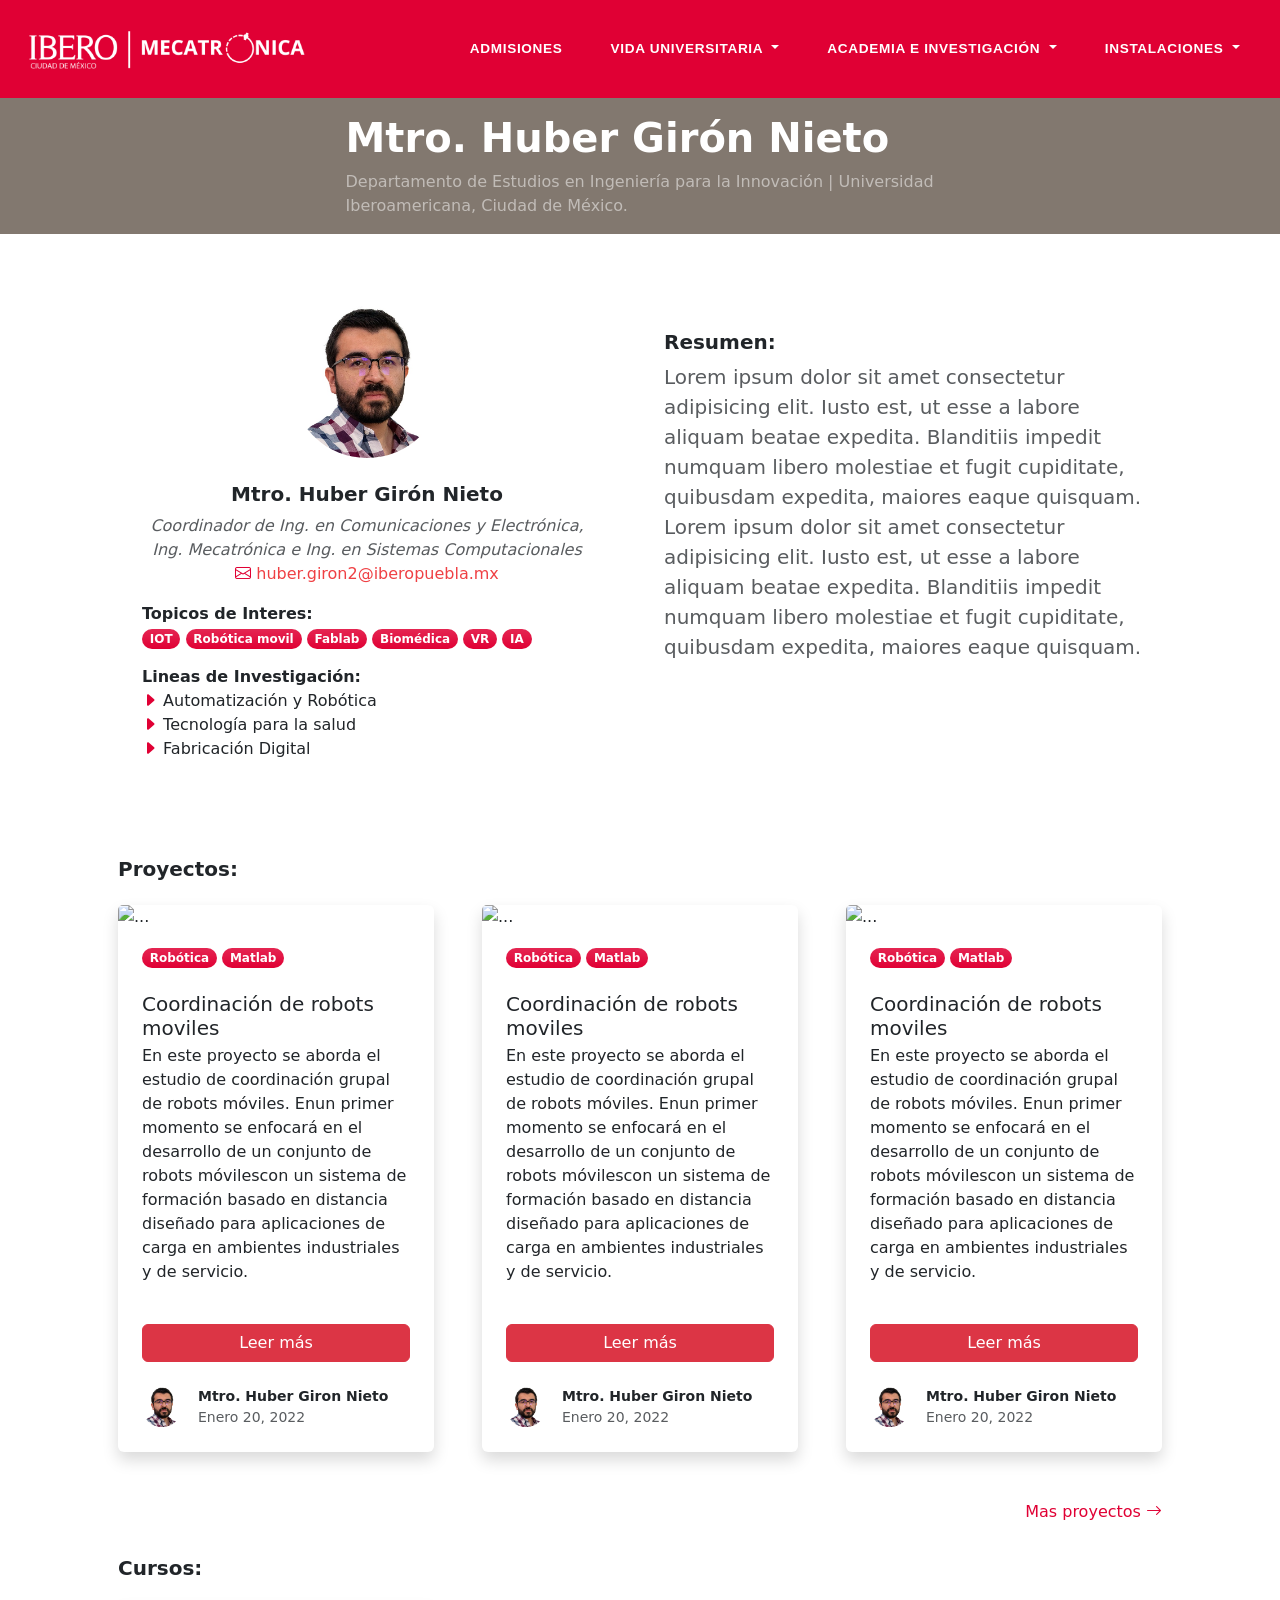
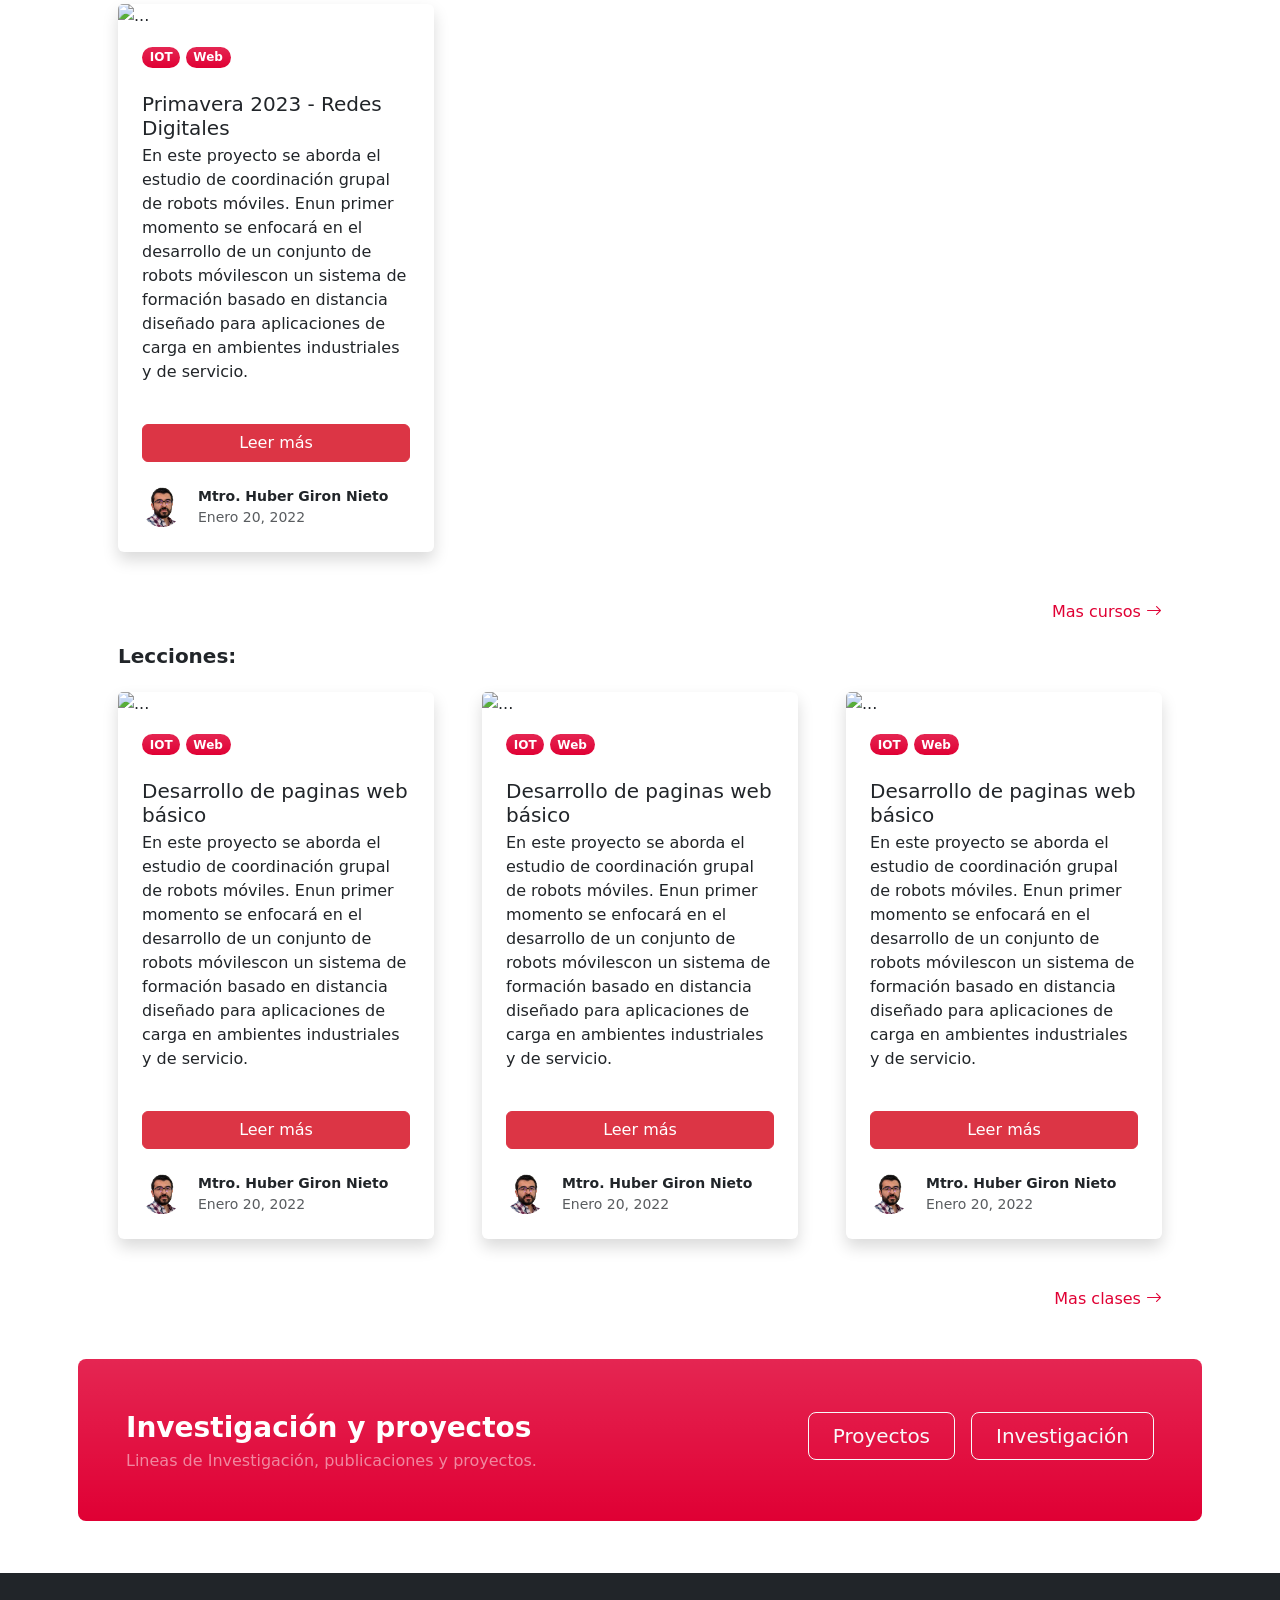
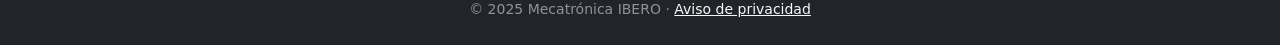
==== academia/huber-giron/index.html @ 0d6b7c13 "miercoles" ====
<!DOCTYPE html>
<html lang="en">
    <head>
        <meta charset="utf-8">
        <meta name="viewport" content="width=device-width, initial-scale=1">
        <title>Mecatrónica IBERO</title>
        <!-- Favicon-->
        <link rel="icon" type="image/png" href="/assets/favicon.ico">

        <!-- Bootstrap CSS -->
        <link rel="stylesheet" href="/assets/bootstrap.min.css">
        <link rel="stylesheet"
            href="https://cdn.jsdelivr.net/npm/bootstrap-icons@1.11.1/font/bootstrap-icons.css">

          <!-- Google Font -->
        <link rel="preconnect" href="https://fonts.googleapis.com">
        <link rel="preconnect" href="https://fonts.gstatic.com" crossorigin>
        <link href="https://fonts.googleapis.com/css2?family=Source+Sans+Pro:wght@300;400;600;700&display=swap"
                rel="stylesheet">

        <!-- Estilos globales -->
        <link href="/assets/styles.css" rel="stylesheet">

    </head>


    <body id="page-top">
        <!-- BARRA DE NAVEGACION-->
        <nav class="navbar navbar-expand-lg navbar-dark sticky-top" id="mainNav">
            <div class="container-fluid px-lg-4">
            <a class="navbar-brand" href="/">
                <img src="/assets/img/logos/new_meca_logo.png" alt="Mecatrónica IBERO">
            </a>

            <button class="navbar-toggler" type="button"
                    data-bs-toggle="collapse" data-bs-target="#navbarResponsive"
                    aria-controls="navbarResponsive" aria-expanded="false"
                    aria-label="Mostrar menú">
                <span class="navbar-toggler-icon"></span>
            </button>

            <div class="collapse navbar-collapse" id="navbarResponsive">
                <ul class="navbar-nav ms-auto">

                    <!-- Admisiones-->
                <li class="nav-item"><a class="nav-link fw-bold" href="https://licenciaturas.ibero.mx/ingenieria-en-mecatronica-y-sistemas-ciberfisicos">Admisiones</a></li>

                    <!-- Vida universitaria-->
                <li class="nav-item dropdown">
                    <a class="nav-link fw-bold dropdown-toggle" href="#" id="vidaDropdown"
                    role="button" data-bs-toggle="dropdown" aria-expanded="false">
                    Vida universitaria
                    </a>
                    <ul class="dropdown-menu" aria-labelledby="vidaDropdown">
                    <li><a class="dropdown-item" href="/vida_universitaria/plan_estudios.html">Plan de estudios</a></li>
                    <li><a class="dropdown-item" href="/vida_universitaria/grupos_estudiantiles.html">Grupos estudiantiles</a></li>
                    <!-- <li><a class="dropdown-item" href="#">Sociedad de alumnos</a></li> -->
                    <!-- <li><a class="dropdown-item" href="#">Logros estudiantiles</a></li> -->
                    </ul>
                </li>

                    <!-- Academia-->
                <li class="nav-item dropdown">
                    <a class="nav-link fw-bold dropdown-toggle" href="#" id="academiaDropdown"
                    role="button" data-bs-toggle="dropdown" aria-expanded="false">
                    Academia e investigación
                    </a>
                    <ul class="dropdown-menu" aria-labelledby="academiaDropdown">
                    <li><a class="dropdown-item" href="/academia/academicos.html">Académicos</a></li>
                    <!-- <li><a class="dropdown-item" href="academia/proyectos_investigacion.html">Proyectos · investigación</a></li>
                    <li><a class="dropdown-item" href="academia/publicaciones.html">Publicaciones</a></li>
                    <li><a class="dropdown-item" href="academia/logros.html">Logros</a></li> -->
                    </ul>
                </li>

                    <!-- Instalaciones y Laboratorios-->
                <li class="nav-item dropdown">
                    <a class="nav-link fw-bold dropdown-toggle" href="#" id="instalacionesDropdown"
                    role="button" data-bs-toggle="dropdown" aria-expanded="false">
                    Instalaciones
                    </a>
                    <ul class="dropdown-menu" aria-labelledby="instalacionesDropdown">
                    <li><a class="dropdown-item" href="https://laboratorios.ibero.mx/laboratorios/?acp=23">Laboratorios</a></li>
                    <!-- <li><a class="dropdown-item" href="instalaciones/equipo.html">Equipo</a></li>
                    <li><a class="dropdown-item" href="instalaciones/reglamentos.html">Reglamentos</a></li> -->
                    </ul>
                </li>

                    <!-- Vinculación-->
                <!-- <li class="nav-item"><a class="nav-link fw-bold" href="empleabilidad.html">Empleabilidad</a></li> -->
                
                </ul>
            </div>
            </div>
        </nav>

<!-- aquí vendrá el resto del contenido -->
  <!-- CONTENIDO -->
            <!-- Header-->
            <header class="bg-secondary ">
                <div class="container px-5">
                    <div class="row gx-5 align-items-center justify-content-center">
                        <div class="col-lg-8 col-xl-7 col-xxl-6">
                            <div class="my-3 text-center text-xl-start">
                                <h1 class="display-6 fw-bolder text-white mb-2">Mtro. Huber Girón Nieto</h1>
                                <p class="display-8 fw-normal text-white-50 mb-2">Departamento de Estudios en Ingeniería para la Innovación | Universidad Iberoamericana, Ciudad de México.</p>
                            </div>
                        </div>
                    </div>
                </div>
            </header>
            
            <!-- Page Content-->
            <section class="">
                <div class="container px-5 my-5">
                    <div class="row gx-5">

                        <div class="col-lg-6">
                            <!-- Contact card free-->
                                    <div class="card-body p-4">
                                        <div class="text-center">
                                            <img class="img-fluid rounded-circle mb-4 px-4" width="200px" src="/assets/img/team/huber.jpg" alt="..." />
                                            <h5 class="fw-bolder">Mtro. Huber Girón Nieto</h5>
                                            <div class="fst-italic text-muted " style="color:#ef4044;">Coordinador de Ing. en Comunicaciones y Electrónica, Ing. Mecatrónica e Ing. en Sistemas Computacionales</div>
                                        </div>
                                        <div class="mb-3 text-center" style="color:#ef4044;">
                                            <i class="bi bi-envelope text-primary"></i>
                                                huber.giron2@iberopuebla.mx
                                        </div>
                                        <ul class="list-unstyled mb-4">
                                            <li class="">
                                                <strong>Topicos de Interes:</strong>
                                            </li>
                                            <li class="mb-2">
                                                <a href=""><div class="badge bg-primary bg-gradient rounded-pill mb-2">IOT</div></a>
                                                <a href=""><div class="badge bg-primary bg-gradient rounded-pill mb-2">Robótica movil</div></a>
                                                <a href=""><div class="badge bg-primary bg-gradient rounded-pill mb-2">Fablab</div></a>
                                                <a href=""><div class="badge bg-primary bg-gradient rounded-pill mb-2">Biomédica</div></a>
                                                <a href=""><div class="badge bg-primary bg-gradient rounded-pill mb-2">VR</div></a>
                                                <a href=""><div class="badge bg-primary bg-gradient rounded-pill mb-2">IA</div></a>
                                            </li>
                                            <li class="">
                                                <strong>Lineas de Investigación:</strong>
                                            </li>
                                            <li class="">
                                                <i class="bi bi-caret-right-fill text-primary"></i>
                                                Automatización y Robótica
                                            </li>
                                            <li class="">
                                                <i class="bi bi-caret-right-fill text-primary"></i>
                                                Tecnología para la salud
                                            </li>
                                            <li class="">
                                                <i class="bi bi-caret-right-fill text-primary"></i>
                                                Fabricación Digital
                                            </li>
                                        </ul>
                                    </div>
                                </div>


                        <div class="col-lg-6">
                            <!-- Post content-->
                            <div class="my-5">
                                <h5 class="fw-bolder">Resumen:</h2>
                                    <p class="lead fw-normal text-muted mb-0">Lorem ipsum dolor sit amet consectetur adipisicing elit. Iusto est, ut esse a labore aliquam beatae expedita. Blanditiis impedit numquam libero molestiae et fugit cupiditate, quibusdam expedita, maiores eaque quisquam. Lorem ipsum dolor sit amet consectetur adipisicing elit. Iusto est, ut esse a labore aliquam beatae expedita. Blanditiis impedit numquam libero molestiae et fugit cupiditate, quibusdam expedita, maiores eaque quisquam.</p>
                            </div>
                        </div>
                    </div>
                </div>
            </section>

            <!-- Blog preview section-->
            <section>
                <div class="container px-5 my-2">
                    <h2 class="fw-bolder fs-5 mb-4">Proyectos:</h2>
                    <div class="row gx-5">

                        <!--Proyecto 1-->
                        <div class="col-lg-4 mb-5">
                            <div class="card h-100 shadow border-0">
                                <img class="card-img-top" src="assets/web.jpg" alt="..." />
                                <div class="card-body px-4">
                                    <a href="#"><div class="badge bg-primary bg-gradient rounded-pill mb-2">Robótica</div></a>
                                    <a href="#"><div class="badge bg-primary bg-gradient rounded-pill mb-2">Matlab</div></a>
                                    <h5 class="card-title mt-3 mb-1">Coordinación de robots moviles</h5>
                                    <p class="card-text mb-0">En este proyecto se aborda el estudio de coordinación grupal de robots móviles. Enun primer momento se enfocará en el desarrollo de un conjunto de robots móvilescon un sistema de formación basado en distancia diseñado para aplicaciones de carga en ambientes industriales y de servicio.</p>
                                </div>
                                <div class="d-grid py-4 px-4"><a class="btn btn-danger" href="#">Leer más</a></div>
                                <div class="card-footer p-4 pt-0 bg-transparent border-top-0">
                                    <div class="d-flex align-items-end justify-content-between">
                                        <div class="d-flex align-items-center">
                                            <img class="rounded-circle me-3" src="/assets/img/team/huber.jpg" alt="..." width="40px">
                                            <div class="small">
                                                <div class="fw-bold">Mtro. Huber Giron Nieto</div>
                                                <div class="text-muted">Enero 20, 2022</div>
                                            </div>
                                        </div>
                                    </div>
                                </div>
                            </div>
                        </div>

                        <!--Proyecto 1-->
                        <div class="col-lg-4 mb-5">
                            <div class="card h-100 shadow border-0">
                                <img class="card-img-top" src="assets/web.jpg" alt="..." />
                                <div class="card-body px-4">
                                    <a href="#"><div class="badge bg-primary bg-gradient rounded-pill mb-2">Robótica</div></a>
                                    <a href="#"><div class="badge bg-primary bg-gradient rounded-pill mb-2">Matlab</div></a>
                                    <h5 class="card-title mt-3 mb-1">Coordinación de robots moviles</h5>
                                    <p class="card-text mb-0">En este proyecto se aborda el estudio de coordinación grupal de robots móviles. Enun primer momento se enfocará en el desarrollo de un conjunto de robots móvilescon un sistema de formación basado en distancia diseñado para aplicaciones de carga en ambientes industriales y de servicio.</p>
                                </div>
                                <div class="d-grid py-4 px-4"><a class="btn btn-danger" href="#">Leer más</a></div>
                                <div class="card-footer p-4 pt-0 bg-transparent border-top-0">
                                    <div class="d-flex align-items-end justify-content-between">
                                        <div class="d-flex align-items-center">
                                            <img class="rounded-circle me-3" src="/assets/img/team/huber.jpg" alt="..." width="40px">
                                            <div class="small">
                                                <div class="fw-bold">Mtro. Huber Giron Nieto</div>
                                                <div class="text-muted">Enero 20, 2022</div>
                                            </div>
                                        </div>
                                    </div>
                                </div>
                            </div>
                        </div>

                        <!--Proyecto 1-->
                        <div class="col-lg-4 mb-5">
                            <div class="card h-100 shadow border-0">
                                <img class="card-img-top" src="assets/web.jpg" alt="..." />
                                <div class="card-body px-4">
                                    <a href="#"><div class="badge bg-primary bg-gradient rounded-pill mb-2">Robótica</div></a>
                                    <a href="#"><div class="badge bg-primary bg-gradient rounded-pill mb-2">Matlab</div></a>
                                    <h5 class="card-title mt-3 mb-1">Coordinación de robots moviles</h5>
                                    <p class="card-text mb-0">En este proyecto se aborda el estudio de coordinación grupal de robots móviles. Enun primer momento se enfocará en el desarrollo de un conjunto de robots móvilescon un sistema de formación basado en distancia diseñado para aplicaciones de carga en ambientes industriales y de servicio.</p>
                                </div>
                                <div class="d-grid py-4 px-4"><a class="btn btn-danger" href="#">Leer más</a></div>
                                <div class="card-footer p-4 pt-0 bg-transparent border-top-0">
                                    <div class="d-flex align-items-end justify-content-between">
                                        <div class="d-flex align-items-center">
                                            <img class="rounded-circle me-3" src="/assets/img/team/huber.jpg" alt="..." width="40px">
                                            <div class="small">
                                                <div class="fw-bold">Mtro. Huber Giron Nieto</div>
                                                <div class="text-muted">Enero 20, 2022</div>
                                            </div>
                                        </div>
                                    </div>
                                </div>
                            </div>
                        </div>
                    
                        <div class="text-end mb-5 mb-xl-0">
                            <a class="text-decoration-none" href="#">
                                Mas proyectos
                                <i class="bi bi-arrow-right"></i>
                            </a>
                        </div>
                    </div>
                </div>
            </section> 

            <!-- Blog preview section-->
            <section style="padding-top: 1rem ">
                <div class="container px-5 my-2">
                    <h2 class="fw-bolder fs-5 mb-4">Cursos:</h2>
                    <div class="row gx-5">

                        <!--Proyecto 1-->
                        <div class="col-lg-4 mb-5">
                            <div class="card h-100 shadow border-0">
                                <img class="card-img-top" src="assets/web.jpg" alt="..." />
                                <div class="card-body px-4">
                                    <a href="#"><div class="badge bg-primary bg-gradient rounded-pill mb-2">IOT</div></a>
                                    <a href="#"><div class="badge bg-primary bg-gradient rounded-pill mb-2">Web</div></a>
                                    <h5 class="card-title mt-3 mb-1">Primavera 2023 - Redes Digitales</h5>
                                    <p class="card-text mb-0">En este proyecto se aborda el estudio de coordinación grupal de robots móviles. Enun primer momento se enfocará en el desarrollo de un conjunto de robots móvilescon un sistema de formación basado en distancia diseñado para aplicaciones de carga en ambientes industriales y de servicio.</p>
                                </div>
                                <div class="d-grid py-4 px-4"><a class="btn btn-danger" href="../../cursos/P23-Redes-Digitales/">Leer más</a></div>
                                <div class="card-footer p-4 pt-0 bg-transparent border-top-0">
                                    <div class="d-flex align-items-end justify-content-between">
                                        <div class="d-flex align-items-center">
                                            <img class="rounded-circle me-3" src="/assets/img/team/huber.jpg" alt="..." / width="40px">
                                            <div class="small">
                                                <div class="fw-bold">Mtro. Huber Giron Nieto</div>
                                                <div class="text-muted">Enero 20, 2022</div>
                                            </div>
                                        </div>
                                    </div>
                                </div>
                            </div>
                        </div>

                        <div class="text-end mb-5 mb-xl-0">
                            <a class="text-decoration-none" href="#">
                                Mas cursos
                                <i class="bi bi-arrow-right"></i>
                            </a>
                        </div>
                    </div>

                </div>
            </section> 

            <!-- Blog preview section-->
            <section class="py-1">
                <div class="container px-5 my-2">
                    <h2 class="fw-bolder fs-5 mb-4">Lecciones:</h2>
                    <div class="row gx-5">
                        
                        <!--Proyecto 1-->
                        <div class="col-lg-4 mb-5">
                            <div class="card h-100 shadow border-0">
                                <img class="card-img-top" src="assets/web.jpg" alt="..." />
                                <div class="card-body px-4">
                                    <a href="#"><div class="badge bg-primary bg-gradient rounded-pill mb-2">IOT</div></a>
                                    <a href="#"><div class="badge bg-primary bg-gradient rounded-pill mb-2">Web</div></a>
                                    <h5 class="card-title mt-3 mb-1">Desarrollo de paginas web básico</h5>
                                    <p class="card-text mb-0">En este proyecto se aborda el estudio de coordinación grupal de robots móviles. Enun primer momento se enfocará en el desarrollo de un conjunto de robots móvilescon un sistema de formación basado en distancia diseñado para aplicaciones de carga en ambientes industriales y de servicio.</p>
                                </div>
                                <div class="d-grid py-4 px-4"><a class="btn btn-danger" href="#">Leer más</a></div>
                                <div class="card-footer p-4 pt-0 bg-transparent border-top-0">
                                    <div class="d-flex align-items-end justify-content-between">
                                        <div class="d-flex align-items-center">
                                            <img class="rounded-circle me-3" src="/assets/img/team/huber.jpg" alt="..." / width="40px">
                                            <div class="small">
                                                <div class="fw-bold">Mtro. Huber Giron Nieto</div>
                                                <div class="text-muted">Enero 20, 2022</div>
                                            </div>
                                        </div>
                                    </div>
                                </div>
                            </div>
                        </div>

                        <!--Proyecto 1-->
                        <div class="col-lg-4 mb-5">
                            <div class="card h-100 shadow border-0">
                                <img class="card-img-top" src="assets/web.jpg" alt="..." />
                                <div class="card-body px-4">
                                    <a href="#"><div class="badge bg-primary bg-gradient rounded-pill mb-2">IOT</div></a>
                                    <a href="#"><div class="badge bg-primary bg-gradient rounded-pill mb-2">Web</div></a>
                                    <h5 class="card-title mt-3 mb-1">Desarrollo de paginas web básico</h5>
                                    <p class="card-text mb-0">En este proyecto se aborda el estudio de coordinación grupal de robots móviles. Enun primer momento se enfocará en el desarrollo de un conjunto de robots móvilescon un sistema de formación basado en distancia diseñado para aplicaciones de carga en ambientes industriales y de servicio.</p>
                                </div>
                                <div class="d-grid py-4 px-4"><a class="btn btn-danger" href="#">Leer más</a></div>
                                <div class="card-footer p-4 pt-0 bg-transparent border-top-0">
                                    <div class="d-flex align-items-end justify-content-between">
                                        <div class="d-flex align-items-center">
                                            <img class="rounded-circle me-3" src="/assets/img/team/huber.jpg" alt="..." / width="40px">
                                            <div class="small">
                                                <div class="fw-bold">Mtro. Huber Giron Nieto</div>
                                                <div class="text-muted">Enero 20, 2022</div>
                                            </div>
                                        </div>
                                    </div>
                                </div>
                            </div>
                        </div>

                        <!--Proyecto 1-->
                        <div class="col-lg-4 mb-5">
                            <div class="card h-100 shadow border-0">
                                <img class="card-img-top" src="assets/web.jpg" alt="..." />
                                <div class="card-body px-4">
                                    <a href="#"><div class="badge bg-primary bg-gradient rounded-pill mb-2">IOT</div></a>
                                    <a href="#"><div class="badge bg-primary bg-gradient rounded-pill mb-2">Web</div></a>
                                    <h5 class="card-title mt-3 mb-1">Desarrollo de paginas web básico</h5>
                                    <p class="card-text mb-0">En este proyecto se aborda el estudio de coordinación grupal de robots móviles. Enun primer momento se enfocará en el desarrollo de un conjunto de robots móvilescon un sistema de formación basado en distancia diseñado para aplicaciones de carga en ambientes industriales y de servicio.</p>
                                </div>
                                <div class="d-grid py-4 px-4"><a class="btn btn-danger" href="#">Leer más</a></div>
                                <div class="card-footer p-4 pt-0 bg-transparent border-top-0">
                                    <div class="d-flex align-items-end justify-content-between">
                                        <div class="d-flex align-items-center">
                                            <img class="rounded-circle me-3" src="/assets/img/team/huber.jpg" alt="..." / width="40px">
                                            <div class="small">
                                                <div class="fw-bold">Mtro. Huber Giron Nieto</div>
                                                <div class="text-muted">Enero 20, 2022</div>
                                            </div>
                                        </div>
                                    </div>
                                </div>
                            </div>
                        </div>

                        <div class="text-end mb-5 mb-xl-0">
                            <a class="text-decoration-none" href="#">
                                Mas clases
                                <i class="bi bi-arrow-right"></i>
                            </a>
                        </div>
                    </div>
                </div>


                    <!-- Call to action-->
                    <div class="container px-2 my-5">
                        <!-- Call to action-->
                        <aside class="bg-primary bg-gradient rounded-3 p-4 p-sm-5 mt-5">
                            <div class="d-flex align-items-center justify-content-between flex-column flex-xl-row text-center text-xl-start">
                                <div class="mb-4 mb-xl-0">
                                    <div class="fs-3 fw-bold text-white">Investigación y proyectos</div>
                                    <div class="text-white-50">Lineas de Investigación, publicaciones y proyectos.</div>
                                </div>
                                <div class="d-grid gap-3 d-sm-flex justify-content-sm-center justify-content-xl-start">
                                    <div class="input-group mb-2">
                                        <a href="#">
                                            <button class="btn btn-outline-light btn-lg px-4" id="button-newsletter" type="button" >Proyectos</button>
                                        </a>
                                                                        </div>
                                    <div class="input-group mb-2">
                                        <a href="#">
                                            <button class="btn btn-outline-light btn-lg px-4" id="button-newsletter" type="button">Investigación</button>
                                        </a>
                                                                        </div>
                                </div>
                            </div>
                        </aside>
                    </div>
            </section> 

            
            
        </main>

  <!-- Footer-->
  <footer class="py-4 bg-dark text-white-50">
    <div class="container text-center">
      <small>&copy; 2025 Mecatrónica IBERO · <a href="#" class="link-light">Aviso de privacidad</a></small>
    </div>
  </footer>
  
        <!-- Bootstrap core JS-->
        <script src="https://cdn.jsdelivr.net/npm/bootstrap@5.1.3/dist/js/bootstrap.bundle.min.js"></script>
        <!-- Core theme JS-->
        <script src="/js/scripts.js"></script>
    </body>
</html>
---- assets/styles.css ----
/* ── NAVBAR ESTILO IBERO ───────────────────────────────────────────────── */

#mainNav{
  background:#E00034 !important;        /* rojo fijo                          */
  padding-top:1.25rem;
  padding-bottom:1.25rem;
}

#mainNav.container,         /* por si queda la clase en otra página */
#mainNav .container-fluid{   /* contener el logo sin pegarse del todo */
  padding-left: 1rem;        /* ajusta al gusto */
  padding-right: 1rem;       /* mantén simetría */
}

/* Logo un poco más grande */
#mainNav .navbar-brand{
  margin-left:0;             /* elimina margen automático */
  padding-left:0;            /* ya lo controla el contenedor */
}

#mainNav .navbar-brand img{
    height: 3rem;      /* ← prueba 2.5rem, 3rem, etc.  (1 rem ≈ 16 px) */
    width: auto;       /* mantiene la proporción */
}

/* Enlaces principales */
#mainNav .nav-link{
  font-family:"Montserrat",-apple-system,BlinkMacSystemFont,"Segoe UI",Roboto,"Helvetica Neue",Arial,sans-serif;
  font-size:0.85rem;                        /* ligeramente mayor                  */
  letter-spacing:.05em;
  text-transform:uppercase;
  color:#fff !important;
  transition:none;
  padding-left:0.5rem;
  padding-right:1rem;
}

.dropdown-item:hover,
.dropdown-item:focus{
  background:#585858;   /* gris más claro que #353535            */
  color:#ffffff;
}
/* Hover para el item que YA es activo: mantenlo igual            */
.dropdown-item.active,
.dropdown-item.active:hover,
.dropdown-item.active:focus{
  background:#353535;
  color:#ffffff;
}

/* Margen entre ítems en pantallas grandes */
@media (min-width:992px){
  #mainNav .navbar-nav .nav-item{margin-right:1.5rem;}
  #mainNav .navbar-nav .nav-item:last-child{margin-right:0;}
}

/* ── DROPDOWN ----------------------------------------------------------------*/

.dropdown-menu{
  background:#fff;                       /* fondo blanco                       */
  border:1px solid #000000;
}
.dropdown-item{
  color:#000;                            /* texto negro                        */
  font-size:.95rem;
  font-weight:500;
  text-transform:none;
}
.dropdown-item:hover,
.dropdown-item:focus{
  background:#353535;                    /* gris claro al hover                */
  color:#ffffff;
}

/* ── OPCIONAL: icono ▾ alineado y sin subrayado al pasar el cursor ─────── */
.navbar .dropdown-toggle::after{
  margin-left:.25rem;
}


/* ── Eliminar el rectángulo morado (focus) ─────────────────────────────── */
.navbar .dropdown-toggle:focus{
  box-shadow:none !important;
  outline:0;
}

/* ── Resaltar la opción padre mientras el sub-menú está abierto ────────── */
.navbar .dropdown-toggle.show{
  color:#231F20 !important;     /* texto negro                     */
  font-size:0.95rem;            /* ligeramente más grande          */
  font-weight:700;              /* opcional: negritas extra        */
}

/* — (opcional) evitar que el sub-menú se pegue al botón — */
.dropdown-menu{
  margin-top:0.3rem;            /* separa un poco el menú          */
}


/* ── Botón hamburguesa 100 % blanco ────────────────────────────────────── */
.navbar-dark .navbar-toggler {
  border-color:#fff;                   /* contorno blanco nítido          */
}

/* Sustituimos la imagen SVG que trae Bootstrap por una con trazo 100 %   */
.navbar-dark .navbar-toggler-icon{
  background-image:url("data:image/svg+xml,%3Csvg xmlns='http://www.w3.org/2000/svg' viewBox='0 0 30 30'%3E%3Cpath stroke='%23ffffff' stroke-width='2' stroke-linecap='round' d='M4 7h22M4 15h22M4 23h22'/%3E%3C/svg%3E");
  background-size:1.5rem 1.5rem;      /* mismo tamaño que el original    */
}


/* ── HERO genérico para secciones internas ──────────────────────────────*/
#masthead{
  position: relative;
  min-height: 48vh;
  display: flex;
  flex-direction: column;
  justify-content: flex-end;
  background: url("/assets/img/hero/vida_universitaria.jpg") center/cover no-repeat;
  color:#fff;
}
.masthead-overlay{
  background: rgba(0,0,0,.45);
  padding: 6rem 0 4rem;
}
.masthead-heading{font-size:2.25rem;font-weight:700;margin-bottom:.25rem;}
.masthead-subheading{font-size:1rem;font-weight:300;}

.barra-roja{
  background:#E00034;
  text-align:center;
  padding:.5rem 0;
}
.scroll-btn{font-weight:600;letter-spacing:.05em;}


/* ── Plan de estudios (grid horizontal) ─────────────────────────────────*/
#planGrid{
  display:flex;
  gap:1rem;
  overflow-x:auto;
  padding-bottom:.5rem;
  scroll-snap-type:x proximity;  /* efecto “pegarse” */
}
.sem-col{
  display:flex;
  flex-direction:column;
  gap:1rem;
  min-width:9.2rem;
  flex:0 0 9.2rem;
  scroll-snap-align:start;
}
.sem-header{
  background:#121212;
  color:#fff;
  font-weight:700;
  text-align:center;
  padding:.35rem .25rem;
  border-radius:.2rem;
  font-size:.75rem;
  text-transform:uppercase;
}
.course-card{
  box-sizing: border-box; 
  border:2px solid #aeaeae;
  position:relative;
  cursor:pointer;
  font-size:.70rem;
  line-height:1.1rem;
  color:#000000;
  background:#ffffff;         
  border-radius:.25rem;
  padding:.45rem .25rem;
  display:flex;
  flex-direction:column;
  justify-content:center;
  align-items:center;
  text-align:center;
  width:100%;
  min-height:5.85rem;
  transition:transform .18s ease, box-shadow .18s ease;
}
.course-card:hover{
  transform:scale(1.06);
  /*box-shadow:0 3px 7px rgb(49, 49, 49);*/
}

/* Ocultar scrollbar grande en desktop (se mantiene en móvil como pista) */
@media (min-width:992px){
  #planGrid{scrollbar-width:none;}          /* Firefox */
  #planGrid::-webkit-scrollbar{display:none;}/* WebKit */
}




/* ── Ajuste fino al título del plan ─────────────────────────── */
/* ── Ajustes de título + selector ───────────────────────────── */
#plan .section-heading{
  margin-top: 2rem;
  margin-bottom: .5rem;       /* solo un pequeño espacio */
  padding: 0;                 /* sin padding interno extra */
  border: none;
}

#viewSelector select.form-select{
  background:#737373;         /* opcional, estilo ligero */
  font-weight:600;
}

/* Línea roja que separa selector y contenido */
.view-divider{
  width:100%;
  max-width:850px;            /* misma anchura aprox que el grid */
  height:3px;
  background:#E00034;
}



/* ==== HERO / carrusel ancho completo ==== */
/* 1. Anula la plantilla antigua de #masthead (alto, flex, fondo)   */
#masthead{
  padding: 0;
  margin: 0;
  min-height: 0;
  background: none;
  display: block;          /* ya no queremos flex aquí */
}

/* 2. El carrusel debe ocupar todo el ancho que dejó #masthead      */
#heroCarousel{
  width: 100%;
  height: clamp(320px,48vh,480px);  /* alto responsivo */
  overflow: hidden;                 /* oculta zoom al hacer fade */
}

#heroCarousel .carousel-inner{
  height:100%;
}

/* 3. Cada diapositiva llena el carrusel y centra el texto          */
#heroCarousel .carousel-item{
  width: 100%;
  height: 100%;
  display: flex;
  justify-content: center;   /* centro horizontal */
  align-items: center;       /* centro vertical   */
  position: relative;        /* para el overlay   */
  background-size: cover;
  background-position: center;
}

/* 4. Imagen (ya viene inline con style="background-image:…")       */
/*    No necesitas .bg-cover absoluta → solo conserva la clase      */
.bg-cover{ background-size: inherit; background-position: inherit; }

/* 5. Overlay y texto se mantienen igual                            */
.carousel-item .overlay{
  position: absolute;
  inset: 0;
  background: rgba(0,0,0,.45);
}

.hero-copy{
  position: relative;
  z-index: 2;
  width: 100%;
  max-width: 960px;
  padding: 0 1rem;            /* aire lateral móvil */
  text-align: center;
  color: #fff;
}

.hero-copy h1{ font-size: 2rem; }
@media (min-width: 992px){
  .hero-copy h1{ font-size: 2.75rem; }
}

#heroCarousel .carousel-item picture,
#heroCarousel .carousel-item img{
  position: absolute;
  inset: 0;                        /* top,right,bottom,left:0 */
  width: 100%;
  height: 100%;
  object-fit: cover;               /* llena sin deformar (recorta) */
  object-position: center;         /* centra la zona viva         */
}






/* HERO video background */
.hero-bg,
.hero-bg img{          /* img = fallback poster */
  position:absolute;
  inset:0;
  width:100%;
  height:100%;
  object-fit:cover;
}

/* overlay oscuro */
.overlay{
  position:absolute;
  inset:0;
  background:rgba(0,0,0,.45);
}

/* centra el copy */
.hero-copy{
  position:relative;           /* mantén encima del overlay */
  z-index:2;
  top:50%;
  transform:translateY(-50%);
  width:100%;
}
/* posición y estilo “card” */
.hero-copy--corner{
  position:absolute;
  right:4rem; bottom:4rem;
  max-width:480px;             /* ancho máx. en desktop */
  width:fit-content;
  background:rgba(0,0,0,.45);
  padding:2rem 2.5rem 2.5rem;  /* extra padding abajo para botones */
  border-radius:.75rem;
  backdrop-filter:blur(4px);
  z-index:2;  
  color:#fff;                 /* encima del overlay y del video */
}
@media (max-width: 768px){
  .hero-copy--corner{
    right:1rem; left:1rem;   /* ocupa casi todo el ancho en móvil */
    bottom:2rem;
  }
}

/* tarjeta flotante: misma estética que admisiones */
.hero-card{
  position:absolute;
  top:50%;
  right:4%;
  transform:translateY(-50%);
  max-width:420px;
  background:rgba(0,0,0,.45);
  backdrop-filter:blur(8px);
  padding:2rem 2.5rem;
  border-radius:1rem;
}

/* botón primario rojo y secundario (si quisieras más botones) */
.hero-card .btn-danger{
  --bs-btn-bg:#E00034;
  --bs-btn-border-color:#E00034;
}

/* ── Selector de vista: estilo + caret ────────────────────────── */
#viewSelector select.form-select{
  background-color:#f8f9fa;
  font-weight:600;

  /* caret similar al de los dropdowns de la navbar  */
  background-image:url("data:image/svg+xml,%3Csvg xmlns='http://www.w3.org/2000/svg' width='16' height='12' viewBox='0 0 16 12'%3E%3Cpath fill='none' stroke='%23231F20' stroke-width='2' d='M1 3l7 7 7-7'/%3E%3C/svg%3E");
  background-repeat:no-repeat;
  background-position:right .75rem center;
  background-size:16px 12px;

  padding-right:2.5rem;          /* deja espacio para la flecha */
  -webkit-appearance:none;        /* quita flechas nativas */
  -moz-appearance:none;
  appearance:none;
}

/* ── Línea roja y espaciado ───────────────────────────────────── */
.view-divider{
  width:100%;
  max-width:850px;
  height:3px;
  background:#E00034;

  /* deja 2 rem debajo para separar del texto/ grid */
  margin:1rem auto 2rem;   /* top 1 rem, bottom 2 rem */
}

/* ── Ajuste de título (sin padding extra) ─────────────────────── */
#plan .section-heading{
  margin-bottom:.5rem;   /* título pegado al selector */
  padding:0;
  border:none;
}

/* ===== Estilos calculadora ===== */
.course-card.cursado{
  border:4px solid #E00034;          /* rojo Bootstrap */
  position:relative;
}
.course-card.porcursar{
  border:4px solid #00b020;          /* verde Bootstrap */
  position:relative;
}

/* Cambiar sólo este botón */
#brushTodo{
  /* verde personalizado */
  color:#00b020;
  border-color:#00b020;
}
#brushTodo.active,
#brushTodo:hover,
#brushTodo:active{
  background:#00b020;     /* relleno verde */
  color:#fff;
  border-color:#00b020;
}
/* ===== Estilos seriaciones ===== */
.course-card.chain{
  border: 4px solid #7a00c0;      /* morado */
  box-shadow: 0 0 5px rgba(122,0,192,.35);
}

/* Flecha / brocha no visible aún – solo estilo de tarjeta        */

#calcSummary{
  max-width:820px;
  margin:1rem auto 2rem;
  padding:0rem 1rem;
  /*border-top:2px solid #E00034;*/
}

#brushClear{
  color:#333;
  border-color:#6c757d;
}
#brushClear:hover{
  background:#6c757d;
  color:#fff;
}

/* ── Botón de copiar en el modal ───────────────────────── */
.btn-copy{
  width: 2rem;       /* 32 px */
  height: 2rem;
  padding: 0;
  display: flex;
  align-items: center;
  justify-content: center;
}

.btn-copy i{
  font-size: 1rem;   /* 16 px */
  line-height: 1;
}

/* --- Dimensiones generales --- */
#galeria-logros {
  --alto-galeria: 85vh;   /* modifica si quieres más/menos alto */
}
#galeria-logros .carousel-item img {
  height: var(--alto-galeria);
  object-fit: cover;
}
#thumbs {
  max-height: var(--alto-galeria);
  overflow-y: auto;
}
#thumbs img {
  width: 100%;
  height: 90px;
  object-fit: cover;
  cursor: pointer;
  border: 3px solid transparent;
}

/* --- Thumbnails en dos columnas ------------------------------ */
/* Altura fija de la columna de la derecha = altura de la galería */
.right-panel{
  height: var(--alto-galeria);   /* 85vh ahora mismo */
  max-height: var(--alto-galeria);
  overflow: hidden;              /* evita que el contenedor crezca */
}

/* El grid mantiene su propio scroll como antes */
.thumbs-grid{
  display: grid;
  /* dos columnas iguales */
  grid-template-columns: repeat(2, 1fr);
  gap: .5rem;              /* separación entre cuadros */
  max-height: var(--alto-galeria);
  overflow-y: auto;
  padding-right: .25rem;   /* para que no roce el scroll */
}

/* Cada miniatura cuadrada */
.thumbs-grid img{
  width: 100%;
  aspect-ratio: 1 / 1;     /* fuerza 1:1 */
  object-fit: cover;
  cursor: pointer;
  border: 3px solid transparent;
  border-radius: .25rem;
}

/* Resaltado de la miniatura activa */
.thumbs-grid img.active{
  border-color: #e83d2e;   /* rojo IBERO */
}

/* Encabezado fijo sobre la lista de miniaturas */
/* Encabezado fijo y centrado sobre miniaturas */
.thumbs-header{
  position: sticky;
  top: 0;
  z-index: 2;
  background: #f8f9fa;      /* igual a bg-light */
  text-align: center;       /* centrado horizontal */
  padding: 2rem 0rem;          /* espacio arriba y abajo */
  border-bottom: 1px solid #dee2e6;
}


/* separa levemente el grid del borde inferior del header */
.thumbs-grid{
  padding-top: .25rem;
}


/* === TIMELINE APRENDER HACIENDO ======================================= */
.timeline{
  border-top:3px solid #E00034;
  position:relative;
}
.timeline .step{
  position:relative;
}
.timeline .circle{
  width:52px;height:52px;
  border-radius:50%;
  background:#E00034;
  color:#fff;
  display:flex;
  align-items:center;
  justify-content:center;
  font-size:1.25rem;
  margin-inline:auto;
  margin-top:-28px;          /* coloca el círculo sobre la línea */
}

/* === FLIP CARDS ======================================================= */
.flip-card{ perspective:800px; }
.flip-card-inner{
  position:relative;
  width:100%;height:180px;
  transition:transform .6s;
  transform-style:preserve-3d;
}
.flip-card:hover .flip-card-inner{ transform:rotateY(180deg); }
.flip-card-front,
.flip-card-back{
  position:absolute; inset:0;
  backface-visibility:hidden;
  border:1px solid #ddd;border-radius:.5rem;
  background:#fff;
}
.flip-card-back{
  transform:rotateY(180deg);
  padding:1rem;
  font-size:.9rem;
}

/* === WORLD MAP PINS =================================================== */
.world-map{ max-width:720px; }
.pin{
  position:absolute;
  width:14px;height:14px;
  background:#E00034;border-radius:50%;
  border:2px solid #fff;
}
.pin-es{ top:55%; left:47%; }   /* ajusta coordenadas según el SVG */
.pin-us{ top:40%; left:28%; }

/* === CTA final background animado ==================================== */
.cta-final{
  background:linear-gradient(135deg,#E00034 0%,#750d00 100%);
  position:relative;
  overflow:hidden;
}

/* efecto de “elevación” al pasar el cursor */
.hover-lift {
  transition: transform .3s ease, box-shadow .3s ease;
}
.hover-lift:hover {
  transform: translateY(-6px) scale(1.03);
  box-shadow: 0 1rem 2rem rgba(0,0,0,.15);
}














/* === Aprender haciendo roadmap ======================================= */
.roadmap{
  position:relative;
  padding-top:2rem;
}
.roadmap::before{          /* línea horizontal/vertical */
  content:"";
  position:absolute;
  left:50%; top:0;
  transform:translateX(-50%);
  width:4px; height:100%;
  background:#E00034;
}
@media (min-width:768px){
  .roadmap::before{
    top:50%; left:0; width:100%; height:4px;
    transform:translateY(-50%);
  }
}
.phase{ position:relative; }
.badge-phase{
  width:74px; height:74px;
  border-radius:50%;
  background:#E00034;
  color:#fff; font-size:1.75rem;
  display:flex; align-items:center; justify-content:center;
  margin-inline:auto;
  transition:transform .4s;
}
.phase:hover .badge-phase{ transform:scale(1.12) rotate(6deg); }

/* Alínea los textos en desktop */
@media (min-width:768px){
  .badge-phase{ margin-inline:0; }
  .phase{ text-align:left; padding-top:4rem; }
}

/* vídeo decorativo */
#aprender video{ object-fit:cover; }




/* barras de perfil de ingreso */
.progress-ibero {
  height: 10px;
  background: #e9ecef;
  border-radius: 50px;
  overflow: hidden;
}
.progress-ibero .progress-bar {
  width: 0;                       /* animación inicia en 0 */
  background-image: linear-gradient(90deg,#E00034,#ba0d0d);
  transition: width 1s ease-out;
  border-radius: 50px;
}


/* === Perfil de ingreso: layout vertical ================================= */
.perfil-item { gap: 1rem; }
.perfil-attr  { width: 200px; flex-shrink: 0; font-weight: 600; }

/* (opcional) transición un poco más suave */
.progress-ibero .progress-bar {
  transition: width 1.2s cubic-bezier(.4,.0,.2,1);
}










/* === Pilares Mecatrónica ============================================== */
/* === Pilares Mecatrónica (ajustado) =================================== */
.pilares-grid{
  position:relative;
  width:760px;              /* un pelín más ancho  */
  max-width:100%;
  display:grid;
  grid-template-columns:repeat(auto-fit,minmax(280px,1fr));
  column-gap:6rem;          /* más espacio lateral  */
  row-gap:12rem;             /* MÁS espacio vertical */
  justify-items:center;
  padding-bottom:6rem;      /* evita corte inferior */
}


/* Esfera principal */
.pillar{
  position:relative;
  width:160px; height:160px;
  border-radius:50%;
  display:flex; align-items:center; justify-content:center;
  color:#fff; font-weight:700;
  cursor:default;
  transform:scale(var(--scale,1));
  transition:transform .35s ease, opacity .35s ease;
}
.pillar:hover{ transform:scale(1.05); }

.pillar-label{ pointer-events:none; }

/* Colores */
.pillar-comp{ background:#004aad; }
.pillar-elec{ background:#02b25f; }
.pillar-mec { background:#f5d449; color:#000; }
.pillar-ctrl{ background:#E00034; }

/* Sub-esferas */
.sub-sphere{
  position:absolute;
  left:50%; top:50%;
  transform:translate(calc(-50% + var(--x)),calc(-50% + var(--y)))scale(var(--scale,1));
  width:46px; height:46px;
  border-radius:50%;
  background:var(--sub-color,#000);
  cursor:pointer;
  transition:transform .35s, box-shadow .35s;
}
.pillar-comp .sub-sphere{ --sub-color:#002e75; }
.pillar-elec .sub-sphere{ --sub-color:#006638; }
.pillar-mec  .sub-sphere{ --sub-color:#9d8723; }
.pillar-ctrl .sub-sphere{ --sub-color:#7b1919; }

/* Tooltip simple via ::after */
.sub-sphere::after{
  content:attr(data-label);
  position:absolute;
  left:50%; top:50%;
  transform:translate(-50%,-50%) scale(0);
  white-space:nowrap;
  font-size:.7rem;
  color:#fff;
  pointer-events:none;
  transition:transform .25s;
}
.pillar-mec .sub-sphere::after{ color:#000; } /* texto oscuro sobre amarillo */

/* Hover / focus */
.sub-sphere:hover,
.sub-sphere:focus{
  transform:translate(calc(-50% + var(--x)),calc(-50% + var(--y))) scale(1.4);
  box-shadow:0 0 0 4px rgba(0,0,0,.15);
}
.sub-sphere:hover::after,
.sub-sphere:focus::after{
  transform:translate(-50%,-50%) scale(1);
}

.pop-init{ opacity:0; --scale:0; }









/* --- Sección full-height con video cuadrado ----------------------- */
/* — sección — */
.video-section {
  min-height: 65vh;
  background:#fff;          /* igual al fondo de la página */
  position: relative;
  overflow:hidden;
}

/* — video — */
.video-section .video-bg{
  position:absolute;
  top:50%; left:50%;
  height:100%; width:auto;
  transform:translate(-50%,-50%);
  object-fit:contain;
  background:transparent;   /* ← quita el negro */
  border:none; outline:0;
}

















/* ---- Intro modal & vídeos ventana emergente-------------------------- */
#introModal .modal-content{
  border:0;
  border-radius:.75rem;
  overflow:hidden;
}

#introModal .modal-dialog {
  max-width: 550px;           /* opcional: anchura total */
}

.intro-video{
  aspect-ratio:5/4;   /* 5:4 exactamente */
  max-height: 60vh;    /* 5:4 exactamente */
  background:#000;    /* para que no parpadee */
  width: 100%;
  object-fit: contain;  
}

#introModal .carousel-caption{
  position:static;          /* que no flote sobre el vídeo */
  padding:1rem;
  text-align:center;
  background:#f8f9fa;
}
/* Intro modal – botón cerrar siempre visible */
#introModal .btn-close{
  z-index: 1060;          /* un poco por encima del vídeo */
}

/* ————————————————————————————————
   Cabecera del modal “Guía rápida”   */
.intro-header{
  justify-content: center;          /* centra el bloque de texto */
  border-bottom: 2px solid #eee;
  position: relative;               /* para posicionar la “X” */
}


/* título y subtítulo */
.intro-header h5{
  font-size: 1.4rem;
  font-weight: 700;
}

#introSubtitle{
  font-size: 0.95rem;
  font-weight: 600;
  color: #555;
  margin-top: .15rem;
}














/*HOME PAGE*/
/* Contadores */
.stat{font-size:clamp(2.5rem,5vw,3.5rem);font-weight:700;}
.stat-unit{font-size:1.5rem;vertical-align:top}

/* Icons & logos */
.icon-64{width:64px;height:64px}
.partner-logo{height:64px;opacity:.8;filter:grayscale(1);transition:.3s;}
.partner-logo:hover{opacity:1;filter:none}

/* Masonry */
.masonry{column-gap:1rem}
@media(min-width:992px){.masonry{column-count:3}}
.masonry-item{break-inside:avoid}

/* Alumni pic */
.alumni-pic{width:96px;height:96px;object-fit:cover;}

/* Chart canvas responsive */
#salaryChart{max-width:480px;margin-inline:auto}







/* tarjetas uniformes */
.perfil-card{
  border:1px solid #eee;
  transition:transform .3s ease, box-shadow .3s ease;
}
.perfil-card:hover{
  transform:translateY(-6px);
  box-shadow:0 1rem 2rem rgba(0,0,0,.15);
}
/* iconos alineados en ingreso */
.perfil-item i{ width:40px; text-align:center; }





.perfil-video{ max-height:380px; object-fit:cover; border-radius:.5rem; }












#mapInternational .leaflet-popup-content { font-size: .9rem; }
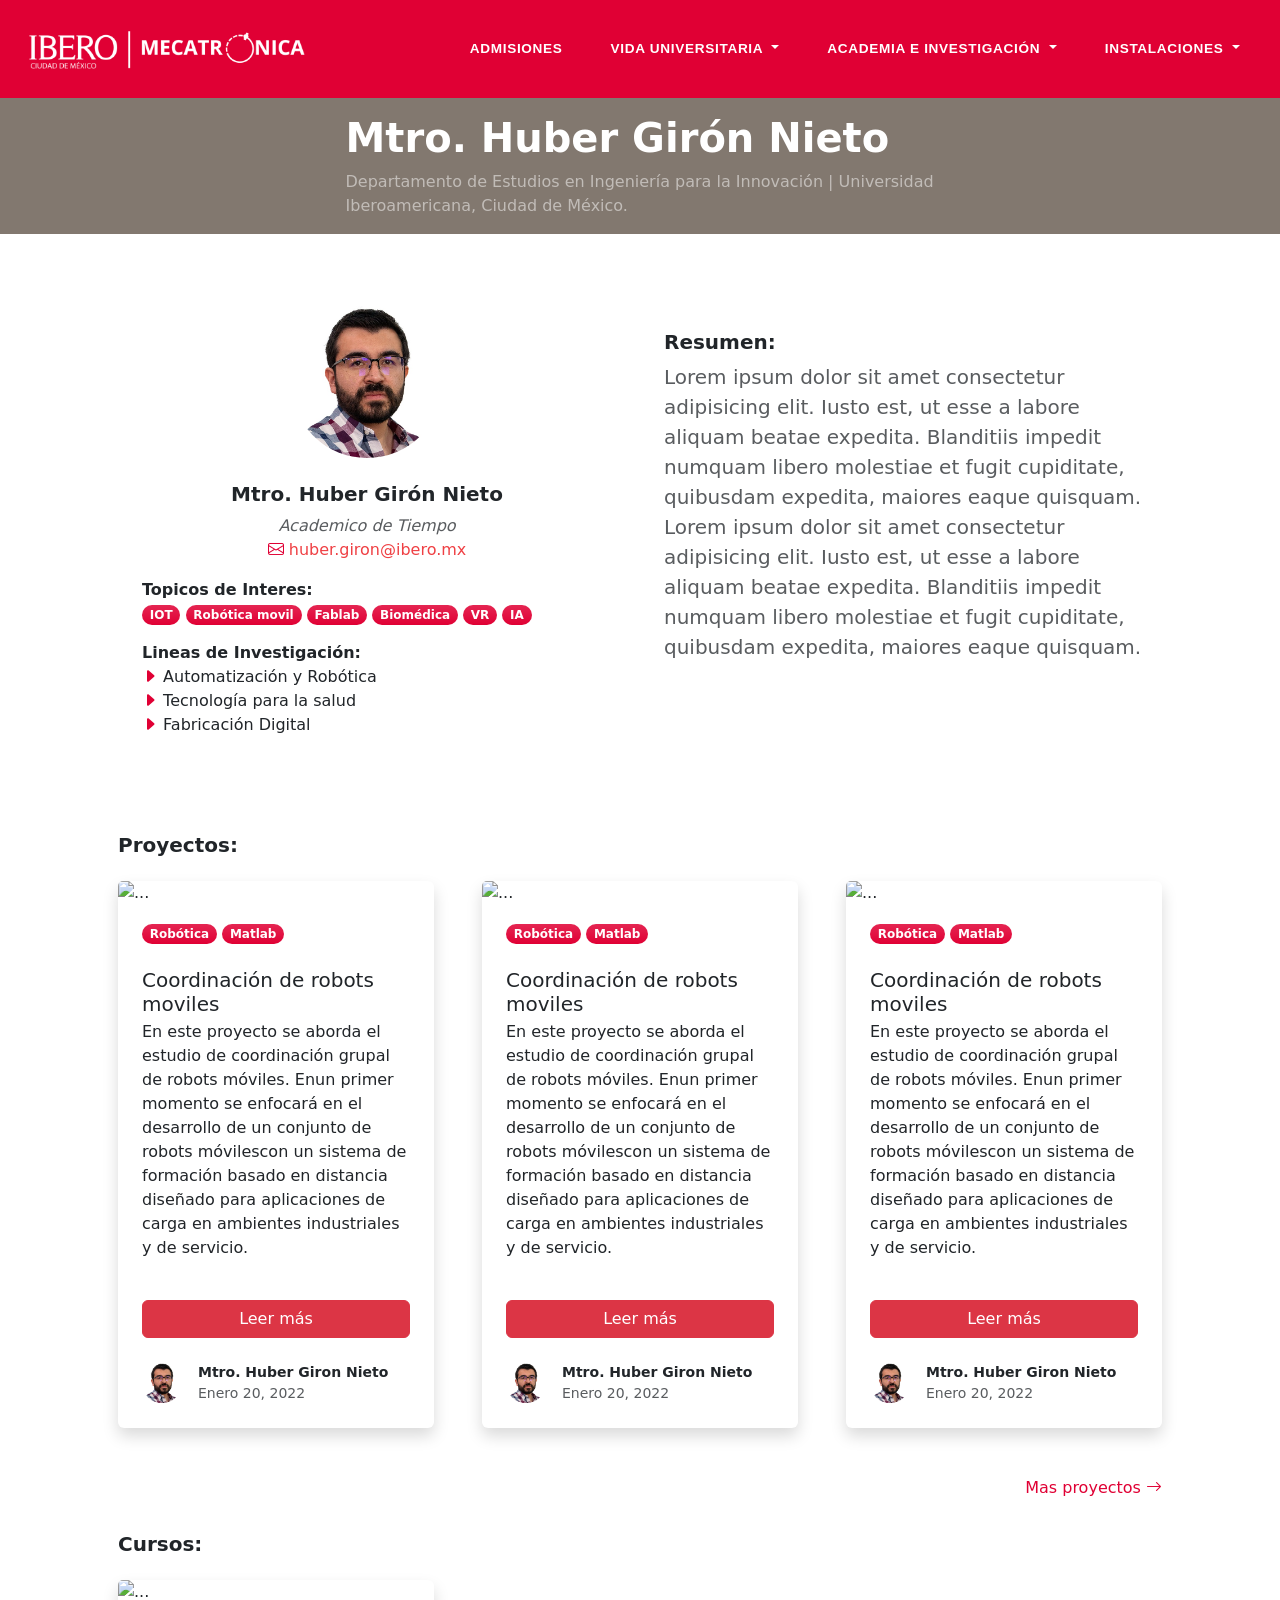
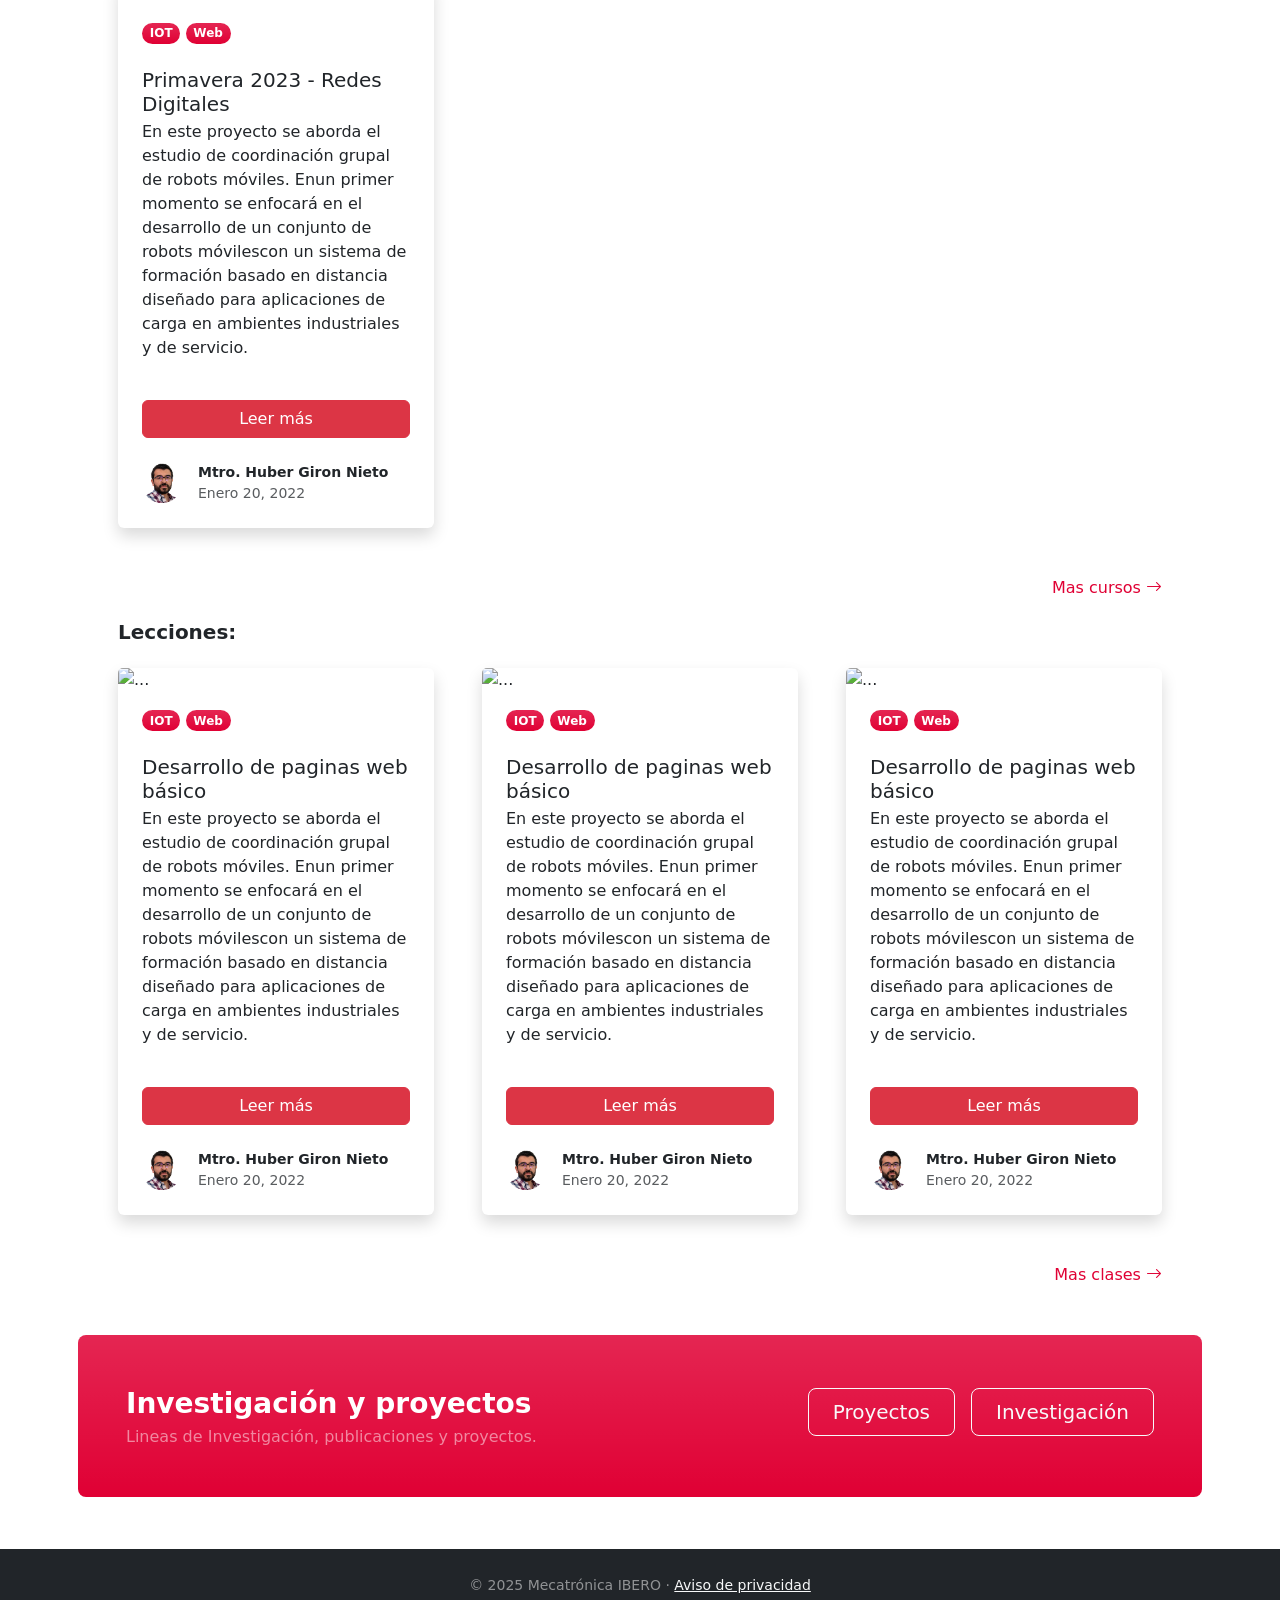
==== commit d6bd7cf7: "plan2" ====
--- a/academia/huber-giron/index.html
+++ b/academia/huber-giron/index.html
@@ -121,11 +121,11 @@
                                         <div class="text-center">
                                             <img class="img-fluid rounded-circle mb-4 px-4" width="200px" src="/assets/img/team/huber.jpg" alt="..." />
                                             <h5 class="fw-bolder">Mtro. Huber Girón Nieto</h5>
-                                            <div class="fst-italic text-muted " style="color:#ef4044;">Coordinador de Ing. en Comunicaciones y Electrónica, Ing. Mecatrónica e Ing. en Sistemas Computacionales</div>
+                                            <div class="fst-italic text-muted " style="color:#ef4044;">Academico de Tiempo</div>
                                         </div>
                                         <div class="mb-3 text-center" style="color:#ef4044;">
                                             <i class="bi bi-envelope text-primary"></i>
-                                                huber.giron2@iberopuebla.mx
+                                                huber.giron@ibero.mx
                                         </div>
                                         <ul class="list-unstyled mb-4">
                                             <li class="">
